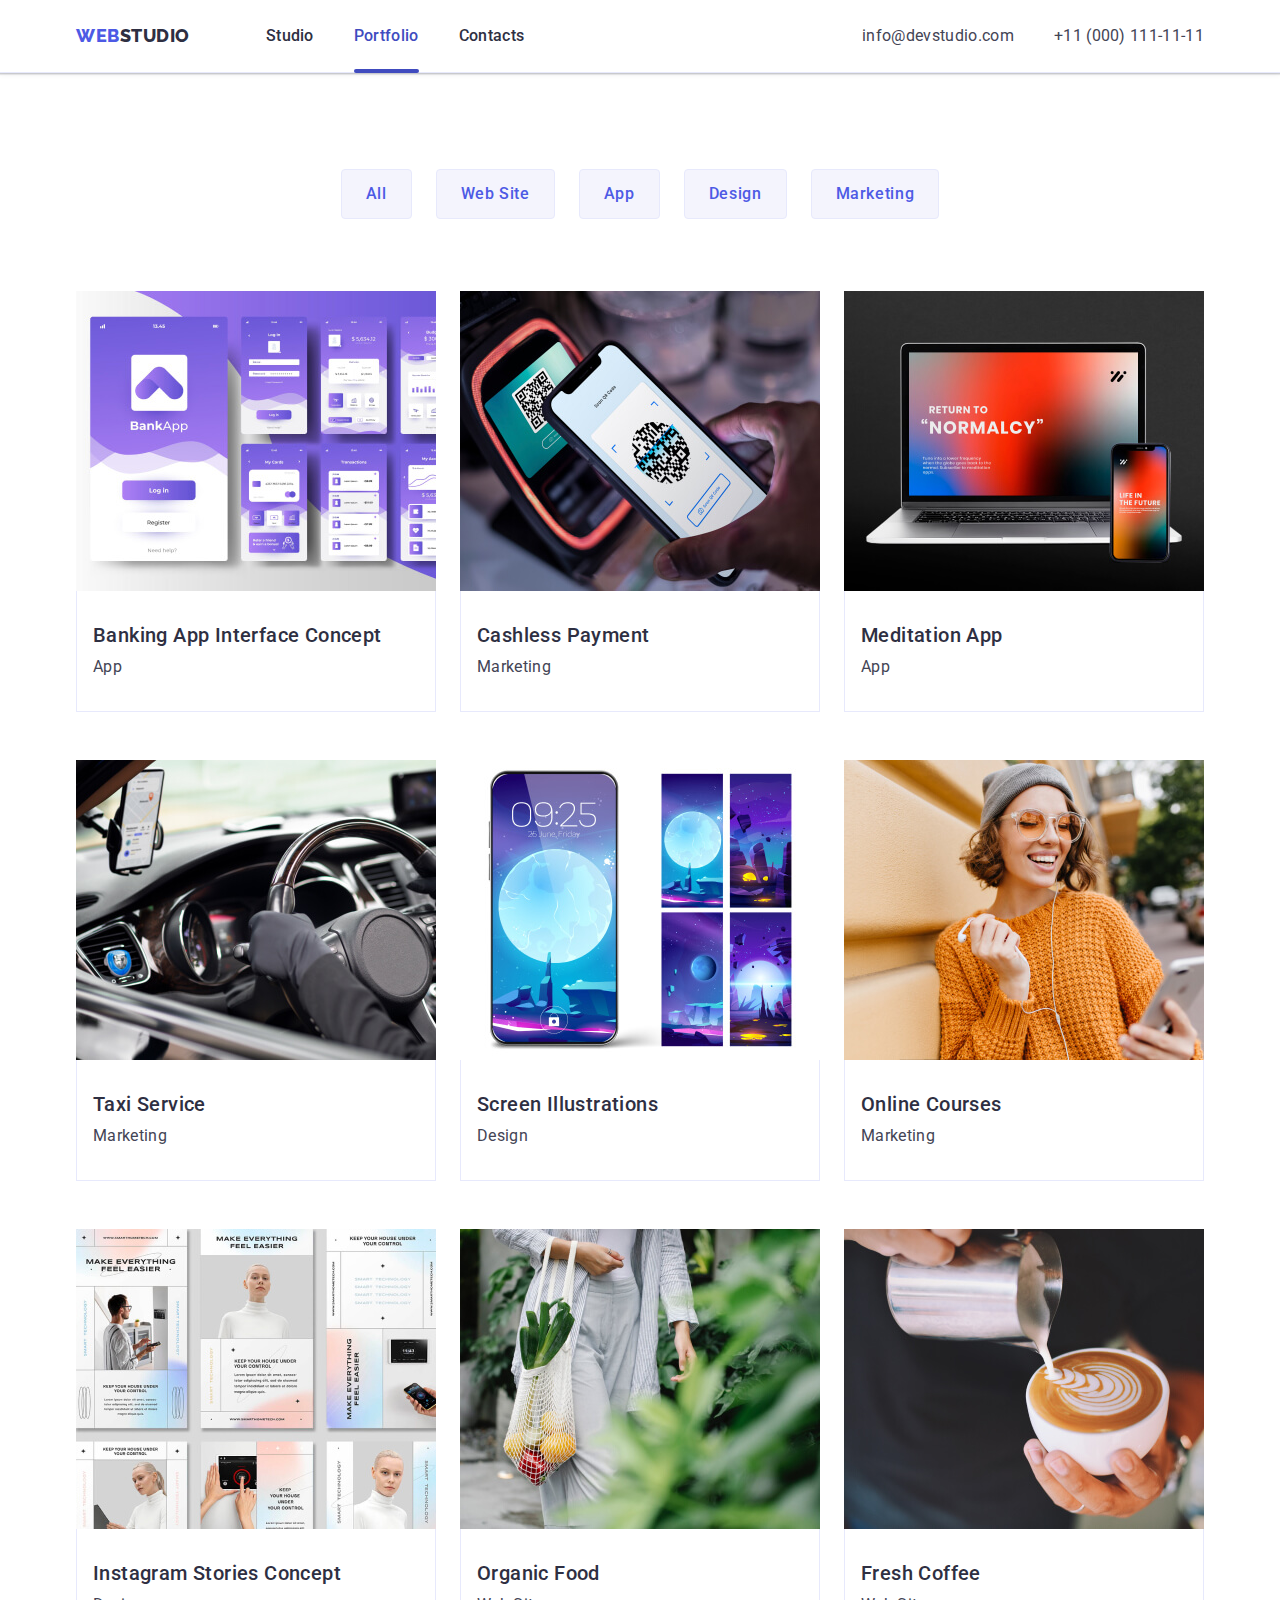
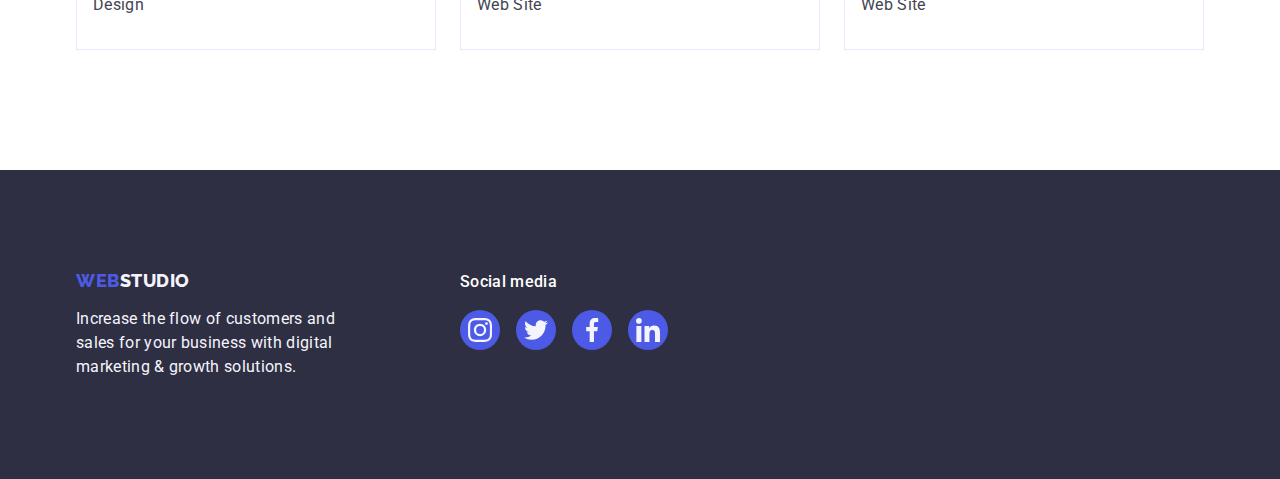
==== portfolio.html @ c7c5ee96 "Initial commit" ====
<!DOCTYPE html>
<html lang="en">

<head>
   <meta charset="UTF-8">
   <meta name="viewport" content="width=device-width, initial-scale=1.0">
   <title>goit-markup-hw-04</title>
   <link rel="preconnect" href="https://fonts.googleapis.com">
   <link rel="preconnect" href="https://fonts.gstatic.com" crossorigin>
   <link href="https://fonts.googleapis.com/css2?family=Raleway:wght@800&family=Roboto:wght@400;500;700;900&display=swap" rel="stylesheet">
   <link rel="stylesheet" href="https://cdn.jsdelivr.net/npm/modern-normalize@2.0.0/modern-normalize.min.css" />
   <link rel="stylesheet" href="./css/styles.css">
</head>

<body>

      <!-- =============header portfolio================= -->
      <header class="header-section">
         <div class="container container-header">
            <nav class="header-nav">
               <a class="header-logo logo link" href="./index.html">Web<span class="header-logo-wrap">Studio</span></a>

               <ul class="header-list list">
                  <li class="header-list-item">
                     <a class="header-list-link link" href="./index.html">Studio</a>
                  </li>

                  <li class="header-list-item">
                     <a class="header-list-link link current" href="./portfolio.html">Portfolio</a>
                  </li>

                  <li class="header-list-item">
                     <a class="header-list-link link" href="">Contacts</a>
                  </li>
               </ul>
            </nav>

            <address class="address-block">
               <ul class="address-list list">
                  <li class="address-list-item">
                     <a class="address-list-link link" href="mailto:info@devstudio.com">info@devstudio.com</a>
                  </li>

                  <li class="address-list-item">
                     <a class="address-list-link link" href="tel:+110001111111">+11 (000) 111-11-11</a>
                  </li>
               </ul>
            </address>
         </div>

      </header>
      <!-- =============main portfolio================= -->
      <main class="main-section-portfolio">

         <!-- =============gallery portfolio================= -->
         <section class="gallery-section section">
            <div class="container container-gallery">
               <h1 class="visually-hidden">portfolio gallery</h1>
               <!-- =============gallery filter================= -->
               <ul class="portfolio-filter-list list">
                  <li class="filter-list-item">
                     <button class="filter-list-button button" type="button">All</button>
                  </li>

                  <li class="filter-list-item">
                     <button class="filter-list-button button" type="button">Web Site</button>
                  </li>

                  <li class="filter-list-item">
                     <button class="filter-list-button button" type="button">App</button>
                  </li>

                  <li class="filter-list-item">
                     <button class="filter-list-button button" type="button">Design</button>
                  </li>

                  <li class="filter-list-item">
                     <button class="filter-list-button button" type="button">Marketing</button>
                  </li>
               </ul>
               <!-- =============gallery list ================= -->
               <ul class="gallery-list list">

                  <li class="gallery-list-item">
                     <a class="gallery-list-link link" href="#">
                        <div class="gallery-list-wrap">
                           <img class="gallery-list-img" src="./images/portfolio/img-8.jpg" alt="Banking App Interface Concept" width="360" height="300">
                           <p class="gallery-overlay-text">
                              14 Stylish and User-Friendly App Design Concepts · Task Manager App · Calorie Tracker App · Exotic Fruit Ecommerce App · Cloud Storage App
                           </p>
                        </div>
                        <div class="gallery-list-wraper-text">
                           <h2 class="gallery-list-titel heading">Banking App Interface Concept</h2>
                           <p class="gallery-list-text text">App</p>
                        </div>
                     </a>

                  </li>

                  <li class="gallery-list-item">
                     <a class="gallery-list-link link" href="#">
                        <div class="gallery-list-wrap">
                           <img class="gallery-list-img" src="./images/portfolio/img-7.jpg" alt="Cashless Payment" width="360" height="300">
                           <p class="gallery-overlay-text">
                              14 Stylish and User-Friendly App Design Concepts · Task Manager App · Calorie Tracker App · Exotic Fruit Ecommerce App · Cloud Storage App
                           </p>
                        </div>
                        <div class="gallery-list-wraper-text">
                           <h2 class="gallery-list-titel heading">Cashless Payment</h2>
                           <p class="gallery-list-text text">Marketing</p>
                        </div>
                     </a>
                  </li>

                  <li class="gallery-list-item">
                     <a class="gallery-list-link link" href="#">
                        <div class="gallery-list-wrap">
                           <img class="gallery-list-img" src="./images/portfolio/img-6.jpg" alt="Meditation App" width="360" height="300">
                           <p class="gallery-overlay-text">
                              14 Stylish and User-Friendly App Design Concepts · Task Manager App · Calorie Tracker App · Exotic Fruit Ecommerce App · Cloud Storage App
                           </p>
                        </div>
                        <div class="gallery-list-wraper-text">
                           <h2 class="gallery-list-titel heading">Meditation App</h2>
                           <p class="gallery-list-text text">App</p>
                        </div>
                     </a>

                  </li>

                  <li class="gallery-list-item">
                     <a class="gallery-list-link link" href="#">
                        <div class="gallery-list-wrap">
                           <img class="gallery-list-img" src="./images/portfolio/img-5.jpg" alt="Taxi Service" width="360" height="300">
                           <p class="gallery-overlay-text">
                              14 Stylish and User-Friendly App Design Concepts · Task Manager App · Calorie Tracker App · Exotic Fruit Ecommerce App · Cloud Storage App
                           </p>
                        </div>
                        <div class="gallery-list-wraper-text">
                           <h2 class="gallery-list-titel heading">Taxi Service</h2>
                           <p class="gallery-list-text text">Marketing</p>
                        </div>
                     </a>
                  </li>

                  <li class="gallery-list-item">
                     <a class="gallery-list-link link" href="#">
                        <div class="gallery-list-wrap">
                           <img class="gallery-list-img" src="./images/portfolio/img-4.jpg" alt="Screen Illustrations" width="360" height="300">
                           <p class="gallery-overlay-text">
                              14 Stylish and User-Friendly App Design Concepts · Task Manager App · Calorie Tracker App · Exotic Fruit Ecommerce App · Cloud Storage App
                           </p>
                        </div>
                        <div class="gallery-list-wraper-text">
                           <h2 class="gallery-list-titel heading">Screen Illustrations</h2>
                           <p class="gallery-list-text text">Design</p>
                        </div>
                     </a>
                  </li>

                  <li class="gallery-list-item">
                     <a class="gallery-list-link link" href="#">
                        <div class="gallery-list-wrap">
                           <img class="gallery-list-img" src="./images/portfolio/img-3.jpg" alt="Online Courses" width="360" height="300">
                           <p class="gallery-overlay-text">
                              14 Stylish and User-Friendly App Design Concepts · Task Manager App · Calorie Tracker App · Exotic Fruit Ecommerce App · Cloud Storage App
                           </p>
                        </div>
                        <div class="gallery-list-wraper-text">
                           <h2 class="gallery-list-titel heading">Online Courses</h2>
                           <p class="gallery-list-text text">Marketing</p>
                        </div>
                     </a>
                  </li>

                  <li class="gallery-list-item">
                     <a class="gallery-list-link link" href="#">
                        <div class="gallery-list-wrap">
                           <img class="gallery-list-img" src="./images/portfolio/img-2.jpg" alt="Instagram Stories Concept" width="360" height="300">
                           <p class="gallery-overlay-text">
                              14 Stylish and User-Friendly App Design Concepts · Task Manager App · Calorie Tracker App · Exotic Fruit Ecommerce App · Cloud Storage App
                           </p>
                        </div>
                        <div class="gallery-list-wraper-text">
                           <h2 class="gallery-list-titel heading">Instagram Stories Concept</h2>
                           <p class="gallery-list-text text">Design</p>
                        </div>
                     </a>
                  </li>

                  <li class="gallery-list-item">
                     <a class="gallery-list-link link" href="#">
                        <div class="gallery-list-wrap">
                           <img class="gallery-list-img" src="./images/portfolio/img-1.jpg" alt="Organic Food" width="360" height="300">
                           <p class="gallery-overlay-text">
                              14 Stylish and User-Friendly App Design Concepts · Task Manager App · Calorie Tracker App · Exotic Fruit Ecommerce App · Cloud Storage App
                           </p>
                        </div>
                        <div class="gallery-list-wraper-text">
                           <h2 class="gallery-list-titel heading">Organic Food</h2>
                           <p class="gallery-list-text text">Web Site</p>
                        </div>
                     </a>
                  </li>

                  <li class="gallery-list-item">
                     <a class="gallery-list-link link" href="#">
                        <div class="gallery-list-wrap">
                           <img class="gallery-list-img" src="./images/portfolio/img.jpg" alt="Fresh Coffee" width="360" height="300">
                           <p class="gallery-overlay-text">
                              14 Stylish and User-Friendly App Design Concepts · Task Manager App · Calorie Tracker App · Exotic Fruit Ecommerce App · Cloud Storage App
                           </p>
                        </div>
                        <div class="gallery-list-wraper-text">
                           <h2 class="gallery-list-titel heading">Fresh Coffee</h2>
                           <p class="gallery-list-text text">Web Site</p>
                        </div>
                     </a>
                  </li>

               </ul>
            </div>
         </section>

      </main>

      <!-- =============footer portfolio================= -->
      <footer class="footer-section ">
         <div class="footer-container container">
            <div class="footer-wrap-info">
               <a class="footer-logo link logo" href="./index.html">Web<span class="footer-logo-wrap">Studio</span></a>
               <p class="footer-text text">Increase the flow of customers and sales for your business with digital marketing & growth solutions.</p>
            </div>
            <div class="footer-social">
               <p class="footer-titel">Social media</p>

               <ul class="footer-list list">
                  <li class="footer-list-item">
                     <a class="footer-list-linck" href="">
                        <svg class="footer-list-icon" width="24" height="24">
                           <use href="./images/icons.svg#icon-instagram"></use>
                        </svg>
                     </a>
                  </li>

                  <li class="footer-list-item">
                     <a class="footer-list-linck" href="">
                        <svg class="footer-list-icon" width="24" height="24">
                           <use href="./images/icons.svg#icon-twitter"></use>
                        </svg>
                     </a>
                  </li>

                  <li class="footer-list-item">
                     <a class="footer-list-linck" href="">
                        <svg class="footer-list-icon" width="24" height="24">
                           <use href="./images/icons.svg#icon-facebook"></use>
                        </svg>
                     </a>
                  </li>

                  <li class="footer-list-item">
                     <a class="footer-list-linck" href="">
                        <svg class="footer-list-icon" width="24" height="24">
                           <use href="./images/icons.svg#icon-linkedin"></use>
                        </svg>
                     </a>
                  </li>
               </ul>
            </div>
         </div>
      </footer>

   <script src="./js/modal.js"></script>
</body>

</html>
---- css/styles.css ----
/*================ common styles=================== */

:root {
   --roboto-font: 'Roboto', sans-serif;
   --raleway-font: 'Raleway', sans-serif;
   --font-size-subtitel: 36px;
   --font-size-logo: 18px;
   --font-size-min-titel: 20px;
   --navyblue: #2e2f42;
   --iris: #4D5AE5;
   --white: #FFFF;
   --slate: #434455;
   --cloud: #F4F4FD;
   --cornflower: #E7E9FC;
   --ocean: #404BBF;
   --cornflower: #E7E9FC;
   --green: #31D0AA;
   --lightslate: #8E8F99;
   --items: 6;
   --indent: 24px;
}

h1,
h2,
h3,
h4,
h5,
h6,
p {
   margin: 0;
}

.link {
   color: currentColor;
   text-decoration: none;
}

.list {
   list-style: none;
   padding: 0;
   margin: 0;
}

img {
   display: block;
   max-width: 100%;
   height: auto;
}

.button {
   font-family: inherit;
   cursor: pointer;
}

.visually-hidden {
   position: absolute;
   width: 1px;
   height: 1px;
   margin: -1px;
   border: 0;
   padding: 0;
   white-space: nowrap;
   clip-path: inset(100%);
   clip: rect(0 0 0 0);
   overflow: hidden;
}

body {
   font-family: var(--roboto-font);
   font-weight: 400;
   font-size: 16px;
   color: var(--slate);
   background-color: var(--white);
   line-height: 1.5;
   letter-spacing: 0.32px;
}


main {
   flex-grow: 1;
}

.logo {
   font-family: var(--raleway-font);
   color: var(--iris);
   font-size: var(--font-size-logo);
   font-weight: 800;
   line-height: 1.17;
   letter-spacing: 0.54px;
   text-transform: uppercase;
}

.section {
   padding-top: 60px;
   padding-bottom: 60px;
}

.container {
   max-width: 1158px;
   padding-left: 15px;
   padding-right: 15px;
   margin: 0 auto;
}

.sub-titel {
   font-size: 36px;
   font-weight: 700;
   line-height: 1.11;
   letter-spacing: 0.02em;
   text-transform: capitalize;
   color: var(--navyblue);
   text-align: center
}

.heading {
   font-size: 20px;
   font-weight: 500;
   line-height: 1.2;
   letter-spacing: 0.02em;
   color: var(--navyblue);
}

.text {}

/*================ header section=================== */

.header-section {
   border-bottom: 1px solid var(--cornflower, #E7E9FC);
   box-shadow: 0px 2px 1px rgba(46, 47, 66, 0.08), 0px 1px 1px rgba(46, 47, 66, 0.16), 0px 1px 6px rgba(46, 47, 66, 0.08);
}

.container-header {
   display: flex;
   justify-content: space-between;
   align-items: center;
}

.header-nav {
   display: flex;
   align-items: center;
}

.header-logo:not(:last-child) {
   margin-right: 76px
}

.header-logo-wrap {
   color: var(--navyblue);
}

.header-list {
   display: flex;
   align-items: center;
   gap: 40px;
}

.header-list-item {}

.header-list-link {
   position: relative;
   display: block;
   font-weight: 500;
   color: var(--navyblue);
   padding: 24px 0;
   transition: color 250ms cubic-bezier(0.4, 0, 0.2, 1);
}

.header-list-link.current {
   color: var(--ocean);
}

.header-list-link.current::after {
   content: "";
   border-radius: 2px;
   background: var(--ocean);
   position: absolute;
   left: 0;
   width: 100%;
   height: 4px;
   bottom: -1px;
}

.address-block {
   font-style: normal
}

.address-list {
   display: flex;
   gap: 40px;
}

.address-list-item {}

.address-list-link {
   transition: color 250ms cubic-bezier(0.4, 0, 0.2, 1);
   padding: 24px 0;
}

.header-list-link:hover,
.header-list-link:focus,
.address-list-link:hover,
.address-list-link:focus {
   color: var(--ocean);
}



/*================ business section and main =================== */

.main-section {}

.business-section {
   background-color: var(--navyblue);
   background-image: linear-gradient(rgba(46, 47, 66, 0.7), rgba(46, 47, 66, 0.7)), url(../images/people-office.jpg);
   background-size: cover;
   background-repeat: no-repeat;
   background-position: center;
   max-width: 1440px;
   margin: 0 auto;
   padding-top: 188px;
   padding-bottom: 188px;
}

.container-business {
   display: flex;
   flex-direction: column;
   justify-content: center;
   align-items: center;

}

.business-titel {
   font-size: 56px;
   font-weight: 700;
   line-height: 1.07;
   letter-spacing: 1.12px;
   text-align: center;
   color: var(--white);
   max-width: 496px;
   margin-bottom: 48px;
}

.business-button {
   font-family: var(--roboto-font);
   font-size: 16px;
   font-weight: 500;
   line-height: 1.5;
   letter-spacing: 0.04em;
   color: var(--white);
   background-color: var(--iris);
   min-width: 169px;
   height: 56px;
   border: none;
   border-radius: 4px;
   transition: background-color 250ms cubic-bezier(0.4, 0, 0.2, 1);
}

.business-button:hover,
.business-button:focus {
   background-color: var(--ocean);
}

/*================description section=================== */

.description-section {
   padding-top: 120px;
   padding-bottom: 120px;
}

.container-description {}

.description-list {
   display: flex;
   flex-wrap: wrap;
   gap: 24px;
}

.description-list-item {
   flex-basis: calc((100% - 72px) / 4);
}

.description-list-wrap {
   display: flex;
   align-items: center;
   justify-content: center;
   border-radius: 4px;
   background: var(--cloud);
   padding: 24px 0;
   margin-bottom: 8px;
}

.description-list-icon {}

.description-list-titel {
   margin-bottom: 8px;
}

.description-list-text {}

/*================we doing section=================== */

.we-doing-section {
   padding-top: 0;
   padding-bottom: 120px;
}

.container-doing-section {}

.we-doing-titel:not(:last-child) {
   margin-bottom: 72px;
}

.we-doing-list {
   display: flex;
   flex-wrap: wrap;
   gap: 24px;
}

.we-doing-list-item {
   flex-basis: calc((100% - 48px) / 3);
}

.we-doing-list-img {}

/*================team section=================== */

.team-section {
   padding-top: 120px;
   padding-bottom: 120px;
   background-color: var(--cloud);
}

.team-titel:not(:last-child) {
   margin-bottom: 72px;
}

.team-list {
   display: flex;
   flex-wrap: wrap;
   gap: 24px;
}

.team-list-item {
   background-color: var(--white);
   flex-basis: calc((100% - 72px) / 4);
   border-radius: 0px 0px 4px 4px;
   overflow: hidden;
   box-shadow: 0px 1px 6px rgba(46, 47, 66, 0.08),
      0px 1px 1px rgba(46, 47, 66, 0.16),
      0px 2px 1px rgba(46, 47, 66, 0.08);
}

.team-list-img {}

.team-list-wraper-text {
   padding: 32px 0px;
   text-align: center;
}

.team-list-titel {
   margin-bottom: 8px
}

.team-list-text {
   margin-bottom: 8px;
}


.team-list-svg {
   display: flex;
   flex-wrap: wrap;
   justify-content: center;
   align-items: center;
   gap: 24px;
}

.team-item-svg {}


.team-svg-linck {
   display: flex;
   justify-content: center;
   align-items: center;
   border-radius: 50%;
   background-color: var(--iris);
   width: 40px;
   height: 40px;
   transition: background-color 250ms cubic-bezier(0.4, 0, 0.2, 1);
}

.team-svg-linck:hover,
.team-svg-linck:focus {
   background-color: var(--ocean);
}

.team-svg-icon {
   fill: var(--cloud);
}

/*================сustomer section=================== */

.customer-section {
   padding: 120px 0;
}

.customer-title {
   text-align: center;
   margin-bottom: 72px;
}

.customer-list {
   display: flex;
   align-items: center;
   justify-content: center;
   flex-wrap: wrap;
   gap: 24px;
}

.customer-list-item {
   display: flex;
   height: 88px;
   flex-basis: calc((100% - var(--indent) * (var(--items) - 1)) / var(--items));
}

.customer-list-linck {
   display: flex;
   justify-content: center;
   align-items: center;
   border-radius: 4px;
   width: 100%;
   border: 1px solid var(--lightslate);
   color: var(--lightslate);
   transition: border-color 250ms cubic-bezier(0.4, 0, 0.2, 1), color 250ms cubic-bezier(0.4, 0, 0.2, 1);
}

.customer-list-linck:hover,
.customer-list-linck:focus {
   border-color: var(--ocean);
   color: var(--ocean);
}

.customer-list-icon {
   fill: currentColor;
}

/*================footer section=================== */

.footer-section {
   padding-top: 100px;
   padding-bottom: 100px;
   background-color: var(--navyblue);
}

.footer-container {
   display: flex;
   align-items: baseline
}

.footer-wrap-info:not(:last-child) {
   margin-right: 120px;
}

.footer-logo {
   display: inline-block;
   margin-bottom: 16px;
}

.footer-logo-wrap {
   color: var(--cloud);
}

.footer-text {
   color: var(--cloud);
   max-width: 264px;
}

.footer-social {}

.footer-titel {
   color: var(--white);
   font-weight: 500;
   font-size: 16px;
   margin-bottom: 16px;
   line-height: 1.5;
   letter-spacing: 0.02em;
}


.footer-list {
   display: flex;
   align-items: center;
   justify-content: center;
   gap: 16px;
}

.footer-list-item {}

.footer-list-linck {
   display: flex;
   align-items: center;
   justify-content: center;
   color: var(--cloud);
   background-color: var(--iris);
   width: 40px;
   height: 40px;
   border-radius: 50%;
   transition: background-color 250ms cubic-bezier(0.4, 0, 0.2, 1);
}

.footer-list-icon {
   fill: currentColor;
}

.footer-list-linck:hover,
.footer-list-linck:focus {
   background-color: var(--green);
}

/* ------------section portfolio--------------- */

.main-section-portfolio {}

/* ------------gallery filter--------------- */
.portfolio-filter-list {
   display: flex;
   justify-content: center;
   align-items: center;
   flex-wrap: wrap;
   gap: 24px;
}

.portfolio-filter-list:not(:last-child) {
   margin-bottom: 72px;
}

.filter-list-item {}

.filter-list-button {
   font-family: var(--roboto-font);
   font-weight: 500;
   line-height: 1.5;
   font-size: 16px;
   background-color: var(--cloud);
   color: var(--iris);
   letter-spacing: 0.04em;
   border: 1px solid var(--cornflower);
   border-radius: 4px;
   padding: 12px 24px;
   transition: color 250ms cubic-bezier(0.4, 0, 0.2, 1),
      background-color 250ms cubic-bezier(0.4, 0, 0.2, 1),
      border-color 250ms cubic-bezier(0.4, 0, 0.2, 1),
      box-shadow 250ms cubic-bezier(0.4, 0, 0.2, 1);
}


.filter-list-button:hover,
.filter-list-button:focus {
   background-color: var(--ocean);
   color: var(--white);
   box-shadow: 0px 2px 2px 0px rgba(0, 0, 0, 0.12), 0px 2px 1px 0px rgba(0, 0, 0, 0.08), 0px 3px 1px 0px rgba(0, 0, 0, 0.10);
   border: 1px solid transparent;
}

/* ------------gallery-section--------------- */

.gallery-section {
   padding-top: 96px;
   padding-bottom: 120px;
}

.container-gallery {}

.gallery-list {
   display: flex;
   flex-wrap: wrap;
   gap: 24px;
   row-gap: 48px;
}

.gallery-list-item {
   position: relative;
   background: var(--white);
   width: calc((100% - 48px) / 3);
}

.gallery-list-wrap {
   position: relative;
   overflow: hidden;
}

.gallery-list-link {
   display: block;
   transition: box-shadow 250ms cubic-bezier(0.4, 0, 0.2, 1);
}

.gallery-list-link:hover,
.gallery-list-link:focus {
   box-shadow: 0px 1px 6px rgba(46, 47, 66, 0.08), 0px 1px 1px rgba(46, 47, 66, 0.16), 0px 2px 1px rgba(46, 47, 66, 0.08);
}

.gallery-list-link:hover .gallery-overlay-text,
.gallery-list-link:focus .gallery-overlay-text {
   transform: translateY(0%);
}

.gallery-list-img {}

.gallery-list-wraper-text {
   padding: 32px 16px;
   border: 1px solid #e7e9fc;
   border-top: none;
}

.gallery-list-titel {
   margin-bottom: 8px
}

.gallery-list-text {}

.gallery-overlay-text {
   content: '';
   position: absolute;
   top: 0;
   left: 0;
   color: var(--cloud);
   font-size: 16px;
   font-weight: 400;
   line-height: 1.5;
   letter-spacing: 0.02em;
   padding: 40px 32px;
   background-color: #4d5ae5;
   height: 100%;
   width: 100%;
   transform: translateY(100%);
   transition: transform 250ms cubic-bezier(0.4, 0, 0.2, 1);
}

/* ------------ Modal window --------------- */

.backdrop {
   position: fixed;
   top: 0;
   left: 0;

   width: 100%;
   height: 100%;
   background-color: rgba(46, 47, 66, 0.4);

   transition: opacity 250ms cubic-bezier(0.4, 0, 0.2, 1), visibility 250ms cubic-bezier(0.4, 0, 0.2, 1);
}

.is-hidden {
   opacity: 0;
   visibility: hidden;
   pointer-events: none;
}

.modal-blok {
   position: absolute;
   top: 50%;
   left: 50%;
   transform: translate(-50%, -50%) scale(1);
   width: 408px;
   min-height: 584px;
   background-color: #fcfcfc;
   box-shadow: 0px 1px 1px rgba(0, 0, 0, 0.14),
      0px 1px 3px rgba(0, 0, 0, 0.12),
      0px 2px 1px rgba(0, 0, 0, 0.2);
   border-radius: 4px;
   transition: transform 250ms cubic-bezier(0.4, 0, 0.2, 1);
}



.modal-btn {
   position: absolute;
   top: 24px;
   right: 24px;
   width: 24px;
   height: 24px;
   border-radius: 50%;
   display: flex;
   align-items: center;
   justify-content: center;
   background-color: #e7e9fc;
   border: 1px solid rgba(0, 0, 0, 0.1);
   padding: 0;

   cursor: pointer;
   transition: background-color 250ms cubic-bezier(0.4, 0, 0.2, 1),
      border 250ms cubic-bezier(0.4, 0, 0.2, 1);
}

.modal-btn:hover,
.modal-btn:focus {
   background-color: #404bbf;
   border: none;
}

.modal-btn-icon {
   transition: fill 250ms cubic-bezier(0.4, 0, 0.2, 1);
}

.modal-btn:hover .modal-btn-icon,
.modal-btn:focus .modal-btn-icon {
   fill: #ffffff;
}
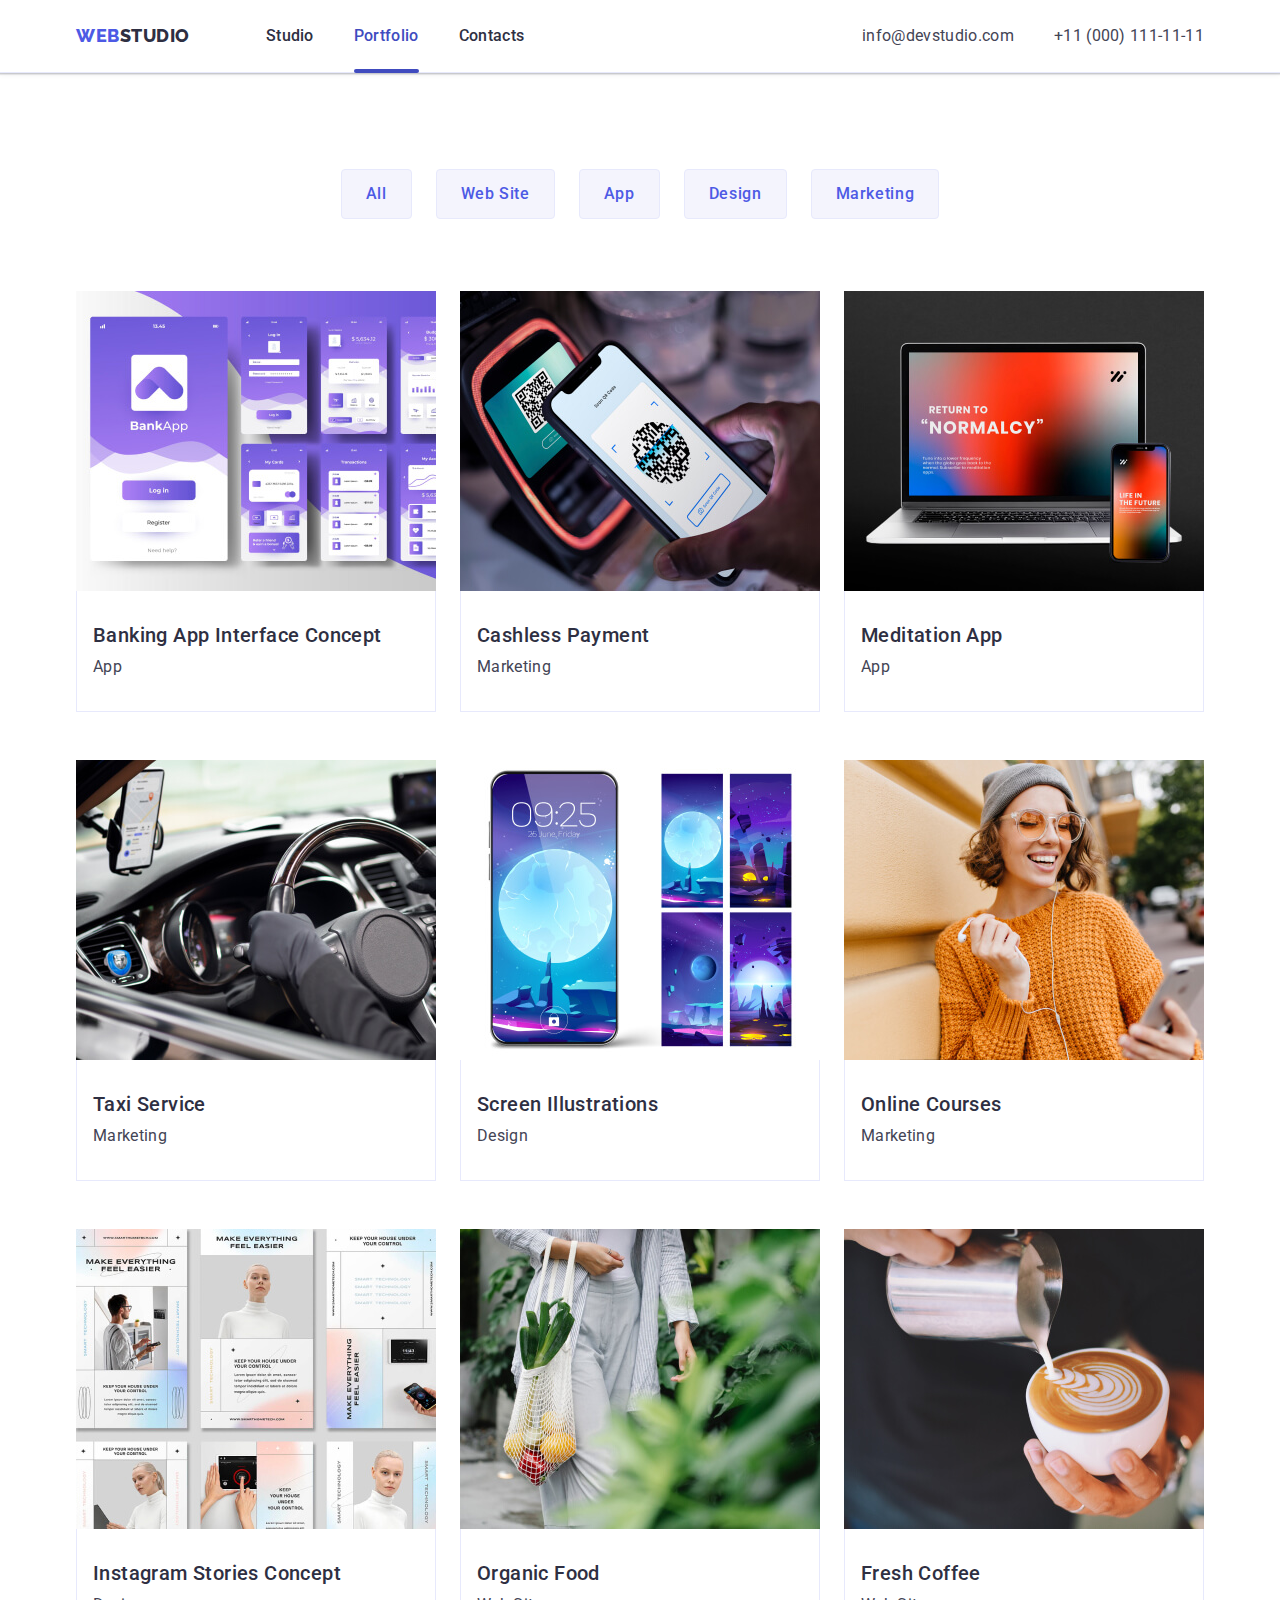
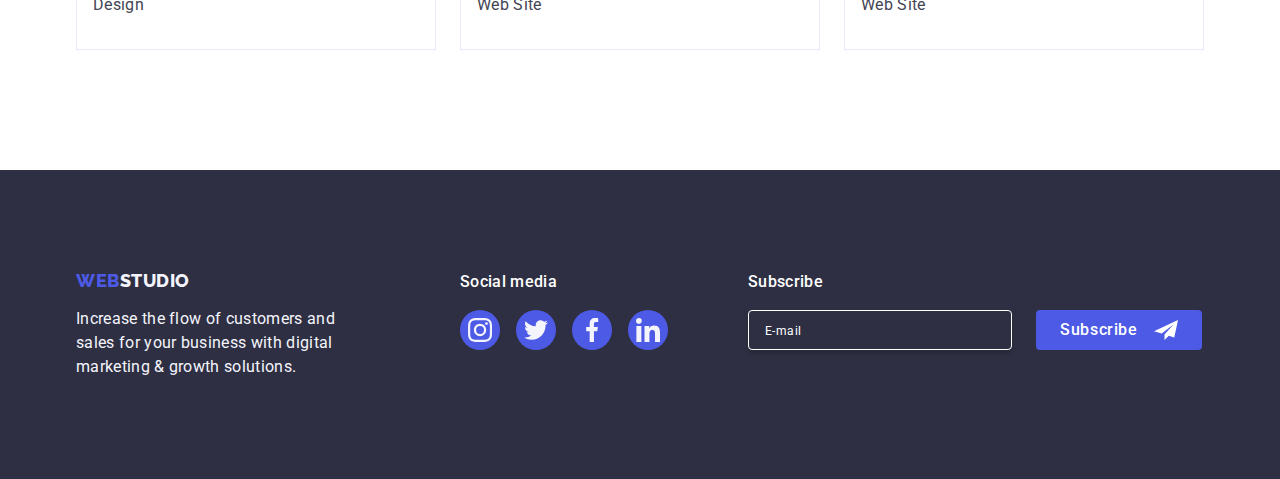
==== commit 3c5fc10e: "goit-markup-hw-05" ====
--- a/portfolio.html
+++ b/portfolio.html
@@ -4,7 +4,7 @@
 <head>
    <meta charset="UTF-8">
    <meta name="viewport" content="width=device-width, initial-scale=1.0">
-   <title>goit-markup-hw-04</title>
+   <title>goit-markup-hw-05</title>
    <link rel="preconnect" href="https://fonts.googleapis.com">
    <link rel="preconnect" href="https://fonts.gstatic.com" crossorigin>
    <link href="https://fonts.googleapis.com/css2?family=Raleway:wght@800&family=Roboto:wght@400;500;700;900&display=swap" rel="stylesheet">
@@ -14,262 +14,275 @@
 
 <body>
 
-      <!-- =============header portfolio================= -->
-      <header class="header-section">
-         <div class="container container-header">
-            <nav class="header-nav">
-               <a class="header-logo logo link" href="./index.html">Web<span class="header-logo-wrap">Studio</span></a>
-
-               <ul class="header-list list">
-                  <li class="header-list-item">
-                     <a class="header-list-link link" href="./index.html">Studio</a>
-                  </li>
-
-                  <li class="header-list-item">
-                     <a class="header-list-link link current" href="./portfolio.html">Portfolio</a>
-                  </li>
-
-                  <li class="header-list-item">
-                     <a class="header-list-link link" href="">Contacts</a>
-                  </li>
-               </ul>
-            </nav>
-
-            <address class="address-block">
-               <ul class="address-list list">
-                  <li class="address-list-item">
-                     <a class="address-list-link link" href="mailto:info@devstudio.com">info@devstudio.com</a>
-                  </li>
-
-                  <li class="address-list-item">
-                     <a class="address-list-link link" href="tel:+110001111111">+11 (000) 111-11-11</a>
-                  </li>
-               </ul>
-            </address>
+   <!-- =============header portfolio================= -->
+   <header class="header-section">
+      <div class="container container-header">
+         <nav class="header-nav">
+            <a class="header-logo logo link" href="./index.html">Web<span class="header-logo-wrap">Studio</span></a>
+
+            <ul class="header-list list">
+               <li class="header-list-item">
+                  <a class="header-list-link link" href="./index.html">Studio</a>
+               </li>
+
+               <li class="header-list-item">
+                  <a class="header-list-link link current" href="./portfolio.html">Portfolio</a>
+               </li>
+
+               <li class="header-list-item">
+                  <a class="header-list-link link" href="">Contacts</a>
+               </li>
+            </ul>
+         </nav>
+
+         <address class="address-block">
+            <ul class="address-list list">
+               <li class="address-list-item">
+                  <a class="address-list-link link" href="mailto:info@devstudio.com">info@devstudio.com</a>
+               </li>
+
+               <li class="address-list-item">
+                  <a class="address-list-link link" href="tel:+110001111111">+11 (000) 111-11-11</a>
+               </li>
+            </ul>
+         </address>
+      </div>
+
+   </header>
+   <!-- =============main portfolio================= -->
+   <main class="main-section-portfolio">
+
+      <!-- =============gallery portfolio================= -->
+      <section class="gallery-section section">
+         <div class="container container-gallery">
+            <h1 class="visually-hidden">portfolio gallery</h1>
+            <!-- =============gallery filter================= -->
+            <ul class="portfolio-filter-list list">
+               <li class="filter-list-item">
+                  <button class="filter-list-button button" type="button">All</button>
+               </li>
+
+               <li class="filter-list-item">
+                  <button class="filter-list-button button" type="button">Web Site</button>
+               </li>
+
+               <li class="filter-list-item">
+                  <button class="filter-list-button button" type="button">App</button>
+               </li>
+
+               <li class="filter-list-item">
+                  <button class="filter-list-button button" type="button">Design</button>
+               </li>
+
+               <li class="filter-list-item">
+                  <button class="filter-list-button button" type="button">Marketing</button>
+               </li>
+            </ul>
+            <!-- =============gallery list ================= -->
+            <ul class="gallery-list list">
+
+               <li class="gallery-list-item">
+                  <a class="gallery-list-link link" href="#">
+                     <div class="gallery-list-wrap">
+                        <img class="gallery-list-img" src="./images/portfolio/img-8.jpg" alt="Banking App Interface Concept" width="360" height="300">
+                        <p class="gallery-overlay-text">
+                           14 Stylish and User-Friendly App Design Concepts · Task Manager App · Calorie Tracker App · Exotic Fruit Ecommerce App · Cloud Storage App
+                        </p>
+                     </div>
+                     <div class="gallery-list-wraper-text">
+                        <h2 class="gallery-list-titel heading">Banking App Interface Concept</h2>
+                        <p class="gallery-list-text text">App</p>
+                     </div>
+                  </a>
+
+               </li>
+
+               <li class="gallery-list-item">
+                  <a class="gallery-list-link link" href="#">
+                     <div class="gallery-list-wrap">
+                        <img class="gallery-list-img" src="./images/portfolio/img-7.jpg" alt="Cashless Payment" width="360" height="300">
+                        <p class="gallery-overlay-text">
+                           14 Stylish and User-Friendly App Design Concepts · Task Manager App · Calorie Tracker App · Exotic Fruit Ecommerce App · Cloud Storage App
+                        </p>
+                     </div>
+                     <div class="gallery-list-wraper-text">
+                        <h2 class="gallery-list-titel heading">Cashless Payment</h2>
+                        <p class="gallery-list-text text">Marketing</p>
+                     </div>
+                  </a>
+               </li>
+
+               <li class="gallery-list-item">
+                  <a class="gallery-list-link link" href="#">
+                     <div class="gallery-list-wrap">
+                        <img class="gallery-list-img" src="./images/portfolio/img-6.jpg" alt="Meditation App" width="360" height="300">
+                        <p class="gallery-overlay-text">
+                           14 Stylish and User-Friendly App Design Concepts · Task Manager App · Calorie Tracker App · Exotic Fruit Ecommerce App · Cloud Storage App
+                        </p>
+                     </div>
+                     <div class="gallery-list-wraper-text">
+                        <h2 class="gallery-list-titel heading">Meditation App</h2>
+                        <p class="gallery-list-text text">App</p>
+                     </div>
+                  </a>
+
+               </li>
+
+               <li class="gallery-list-item">
+                  <a class="gallery-list-link link" href="#">
+                     <div class="gallery-list-wrap">
+                        <img class="gallery-list-img" src="./images/portfolio/img-5.jpg" alt="Taxi Service" width="360" height="300">
+                        <p class="gallery-overlay-text">
+                           14 Stylish and User-Friendly App Design Concepts · Task Manager App · Calorie Tracker App · Exotic Fruit Ecommerce App · Cloud Storage App
+                        </p>
+                     </div>
+                     <div class="gallery-list-wraper-text">
+                        <h2 class="gallery-list-titel heading">Taxi Service</h2>
+                        <p class="gallery-list-text text">Marketing</p>
+                     </div>
+                  </a>
+               </li>
+
+               <li class="gallery-list-item">
+                  <a class="gallery-list-link link" href="#">
+                     <div class="gallery-list-wrap">
+                        <img class="gallery-list-img" src="./images/portfolio/img-4.jpg" alt="Screen Illustrations" width="360" height="300">
+                        <p class="gallery-overlay-text">
+                           14 Stylish and User-Friendly App Design Concepts · Task Manager App · Calorie Tracker App · Exotic Fruit Ecommerce App · Cloud Storage App
+                        </p>
+                     </div>
+                     <div class="gallery-list-wraper-text">
+                        <h2 class="gallery-list-titel heading">Screen Illustrations</h2>
+                        <p class="gallery-list-text text">Design</p>
+                     </div>
+                  </a>
+               </li>
+
+               <li class="gallery-list-item">
+                  <a class="gallery-list-link link" href="#">
+                     <div class="gallery-list-wrap">
+                        <img class="gallery-list-img" src="./images/portfolio/img-3.jpg" alt="Online Courses" width="360" height="300">
+                        <p class="gallery-overlay-text">
+                           14 Stylish and User-Friendly App Design Concepts · Task Manager App · Calorie Tracker App · Exotic Fruit Ecommerce App · Cloud Storage App
+                        </p>
+                     </div>
+                     <div class="gallery-list-wraper-text">
+                        <h2 class="gallery-list-titel heading">Online Courses</h2>
+                        <p class="gallery-list-text text">Marketing</p>
+                     </div>
+                  </a>
+               </li>
+
+               <li class="gallery-list-item">
+                  <a class="gallery-list-link link" href="#">
+                     <div class="gallery-list-wrap">
+                        <img class="gallery-list-img" src="./images/portfolio/img-2.jpg" alt="Instagram Stories Concept" width="360" height="300">
+                        <p class="gallery-overlay-text">
+                           14 Stylish and User-Friendly App Design Concepts · Task Manager App · Calorie Tracker App · Exotic Fruit Ecommerce App · Cloud Storage App
+                        </p>
+                     </div>
+                     <div class="gallery-list-wraper-text">
+                        <h2 class="gallery-list-titel heading">Instagram Stories Concept</h2>
+                        <p class="gallery-list-text text">Design</p>
+                     </div>
+                  </a>
+               </li>
+
+               <li class="gallery-list-item">
+                  <a class="gallery-list-link link" href="#">
+                     <div class="gallery-list-wrap">
+                        <img class="gallery-list-img" src="./images/portfolio/img-1.jpg" alt="Organic Food" width="360" height="300">
+                        <p class="gallery-overlay-text">
+                           14 Stylish and User-Friendly App Design Concepts · Task Manager App · Calorie Tracker App · Exotic Fruit Ecommerce App · Cloud Storage App
+                        </p>
+                     </div>
+                     <div class="gallery-list-wraper-text">
+                        <h2 class="gallery-list-titel heading">Organic Food</h2>
+                        <p class="gallery-list-text text">Web Site</p>
+                     </div>
+                  </a>
+               </li>
+
+               <li class="gallery-list-item">
+                  <a class="gallery-list-link link" href="#">
+                     <div class="gallery-list-wrap">
+                        <img class="gallery-list-img" src="./images/portfolio/img.jpg" alt="Fresh Coffee" width="360" height="300">
+                        <p class="gallery-overlay-text">
+                           14 Stylish and User-Friendly App Design Concepts · Task Manager App · Calorie Tracker App · Exotic Fruit Ecommerce App · Cloud Storage App
+                        </p>
+                     </div>
+                     <div class="gallery-list-wraper-text">
+                        <h2 class="gallery-list-titel heading">Fresh Coffee</h2>
+                        <p class="gallery-list-text text">Web Site</p>
+                     </div>
+                  </a>
+               </li>
+
+            </ul>
          </div>
-
-      </header>
-      <!-- =============main portfolio================= -->
-      <main class="main-section-portfolio">
-
-         <!-- =============gallery portfolio================= -->
-         <section class="gallery-section section">
-            <div class="container container-gallery">
-               <h1 class="visually-hidden">portfolio gallery</h1>
-               <!-- =============gallery filter================= -->
-               <ul class="portfolio-filter-list list">
-                  <li class="filter-list-item">
-                     <button class="filter-list-button button" type="button">All</button>
-                  </li>
-
-                  <li class="filter-list-item">
-                     <button class="filter-list-button button" type="button">Web Site</button>
-                  </li>
-
-                  <li class="filter-list-item">
-                     <button class="filter-list-button button" type="button">App</button>
-                  </li>
-
-                  <li class="filter-list-item">
-                     <button class="filter-list-button button" type="button">Design</button>
-                  </li>
-
-                  <li class="filter-list-item">
-                     <button class="filter-list-button button" type="button">Marketing</button>
-                  </li>
-               </ul>
-               <!-- =============gallery list ================= -->
-               <ul class="gallery-list list">
-
-                  <li class="gallery-list-item">
-                     <a class="gallery-list-link link" href="#">
-                        <div class="gallery-list-wrap">
-                           <img class="gallery-list-img" src="./images/portfolio/img-8.jpg" alt="Banking App Interface Concept" width="360" height="300">
-                           <p class="gallery-overlay-text">
-                              14 Stylish and User-Friendly App Design Concepts · Task Manager App · Calorie Tracker App · Exotic Fruit Ecommerce App · Cloud Storage App
-                           </p>
-                        </div>
-                        <div class="gallery-list-wraper-text">
-                           <h2 class="gallery-list-titel heading">Banking App Interface Concept</h2>
-                           <p class="gallery-list-text text">App</p>
-                        </div>
-                     </a>
-
-                  </li>
-
-                  <li class="gallery-list-item">
-                     <a class="gallery-list-link link" href="#">
-                        <div class="gallery-list-wrap">
-                           <img class="gallery-list-img" src="./images/portfolio/img-7.jpg" alt="Cashless Payment" width="360" height="300">
-                           <p class="gallery-overlay-text">
-                              14 Stylish and User-Friendly App Design Concepts · Task Manager App · Calorie Tracker App · Exotic Fruit Ecommerce App · Cloud Storage App
-                           </p>
-                        </div>
-                        <div class="gallery-list-wraper-text">
-                           <h2 class="gallery-list-titel heading">Cashless Payment</h2>
-                           <p class="gallery-list-text text">Marketing</p>
-                        </div>
-                     </a>
-                  </li>
-
-                  <li class="gallery-list-item">
-                     <a class="gallery-list-link link" href="#">
-                        <div class="gallery-list-wrap">
-                           <img class="gallery-list-img" src="./images/portfolio/img-6.jpg" alt="Meditation App" width="360" height="300">
-                           <p class="gallery-overlay-text">
-                              14 Stylish and User-Friendly App Design Concepts · Task Manager App · Calorie Tracker App · Exotic Fruit Ecommerce App · Cloud Storage App
-                           </p>
-                        </div>
-                        <div class="gallery-list-wraper-text">
-                           <h2 class="gallery-list-titel heading">Meditation App</h2>
-                           <p class="gallery-list-text text">App</p>
-                        </div>
-                     </a>
-
-                  </li>
-
-                  <li class="gallery-list-item">
-                     <a class="gallery-list-link link" href="#">
-                        <div class="gallery-list-wrap">
-                           <img class="gallery-list-img" src="./images/portfolio/img-5.jpg" alt="Taxi Service" width="360" height="300">
-                           <p class="gallery-overlay-text">
-                              14 Stylish and User-Friendly App Design Concepts · Task Manager App · Calorie Tracker App · Exotic Fruit Ecommerce App · Cloud Storage App
-                           </p>
-                        </div>
-                        <div class="gallery-list-wraper-text">
-                           <h2 class="gallery-list-titel heading">Taxi Service</h2>
-                           <p class="gallery-list-text text">Marketing</p>
-                        </div>
-                     </a>
-                  </li>
-
-                  <li class="gallery-list-item">
-                     <a class="gallery-list-link link" href="#">
-                        <div class="gallery-list-wrap">
-                           <img class="gallery-list-img" src="./images/portfolio/img-4.jpg" alt="Screen Illustrations" width="360" height="300">
-                           <p class="gallery-overlay-text">
-                              14 Stylish and User-Friendly App Design Concepts · Task Manager App · Calorie Tracker App · Exotic Fruit Ecommerce App · Cloud Storage App
-                           </p>
-                        </div>
-                        <div class="gallery-list-wraper-text">
-                           <h2 class="gallery-list-titel heading">Screen Illustrations</h2>
-                           <p class="gallery-list-text text">Design</p>
-                        </div>
-                     </a>
-                  </li>
-
-                  <li class="gallery-list-item">
-                     <a class="gallery-list-link link" href="#">
-                        <div class="gallery-list-wrap">
-                           <img class="gallery-list-img" src="./images/portfolio/img-3.jpg" alt="Online Courses" width="360" height="300">
-                           <p class="gallery-overlay-text">
-                              14 Stylish and User-Friendly App Design Concepts · Task Manager App · Calorie Tracker App · Exotic Fruit Ecommerce App · Cloud Storage App
-                           </p>
-                        </div>
-                        <div class="gallery-list-wraper-text">
-                           <h2 class="gallery-list-titel heading">Online Courses</h2>
-                           <p class="gallery-list-text text">Marketing</p>
-                        </div>
-                     </a>
-                  </li>
-
-                  <li class="gallery-list-item">
-                     <a class="gallery-list-link link" href="#">
-                        <div class="gallery-list-wrap">
-                           <img class="gallery-list-img" src="./images/portfolio/img-2.jpg" alt="Instagram Stories Concept" width="360" height="300">
-                           <p class="gallery-overlay-text">
-                              14 Stylish and User-Friendly App Design Concepts · Task Manager App · Calorie Tracker App · Exotic Fruit Ecommerce App · Cloud Storage App
-                           </p>
-                        </div>
-                        <div class="gallery-list-wraper-text">
-                           <h2 class="gallery-list-titel heading">Instagram Stories Concept</h2>
-                           <p class="gallery-list-text text">Design</p>
-                        </div>
-                     </a>
-                  </li>
-
-                  <li class="gallery-list-item">
-                     <a class="gallery-list-link link" href="#">
-                        <div class="gallery-list-wrap">
-                           <img class="gallery-list-img" src="./images/portfolio/img-1.jpg" alt="Organic Food" width="360" height="300">
-                           <p class="gallery-overlay-text">
-                              14 Stylish and User-Friendly App Design Concepts · Task Manager App · Calorie Tracker App · Exotic Fruit Ecommerce App · Cloud Storage App
-                           </p>
-                        </div>
-                        <div class="gallery-list-wraper-text">
-                           <h2 class="gallery-list-titel heading">Organic Food</h2>
-                           <p class="gallery-list-text text">Web Site</p>
-                        </div>
-                     </a>
-                  </li>
-
-                  <li class="gallery-list-item">
-                     <a class="gallery-list-link link" href="#">
-                        <div class="gallery-list-wrap">
-                           <img class="gallery-list-img" src="./images/portfolio/img.jpg" alt="Fresh Coffee" width="360" height="300">
-                           <p class="gallery-overlay-text">
-                              14 Stylish and User-Friendly App Design Concepts · Task Manager App · Calorie Tracker App · Exotic Fruit Ecommerce App · Cloud Storage App
-                           </p>
-                        </div>
-                        <div class="gallery-list-wraper-text">
-                           <h2 class="gallery-list-titel heading">Fresh Coffee</h2>
-                           <p class="gallery-list-text text">Web Site</p>
-                        </div>
-                     </a>
-                  </li>
-
-               </ul>
+      </section>
+
+   </main>
+
+   <!-- =============footer portfolio================= -->
+   <footer class="footer-section ">
+      <div class="footer-container container">
+         <div class="footer-wrap-info">
+            <a class="footer-logo link logo" href="./index.html">Web<span class="footer-logo-wrap">Studio</span></a>
+            <p class="footer-text text">Increase the flow of customers and sales for your business with digital marketing & growth solutions.</p>
+         </div>
+         <div class="footer-social">
+            <p class="footer-titel">Social media</p>
+
+            <ul class="footer-list list">
+               <li class="footer-list-item">
+                  <a class="footer-list-linck" href="">
+                     <svg class="footer-list-icon" width="24" height="24">
+                        <use href="./images/icons.svg#icon-instagram"></use>
+                     </svg>
+                  </a>
+               </li>
+
+               <li class="footer-list-item">
+                  <a class="footer-list-linck" href="">
+                     <svg class="footer-list-icon" width="24" height="24">
+                        <use href="./images/icons.svg#icon-twitter"></use>
+                     </svg>
+                  </a>
+               </li>
+
+               <li class="footer-list-item">
+                  <a class="footer-list-linck" href="">
+                     <svg class="footer-list-icon" width="24" height="24">
+                        <use href="./images/icons.svg#icon-facebook"></use>
+                     </svg>
+                  </a>
+               </li>
+
+               <li class="footer-list-item">
+                  <a class="footer-list-linck" href="">
+                     <svg class="footer-list-icon" width="24" height="24">
+                        <use href="./images/icons.svg#icon-linkedin"></use>
+                     </svg>
+                  </a>
+               </li>
+            </ul>
+         </div>
+         <form class="footer-form" name="email-form" autocomplete="off" novalidate>
+            <p class="footer-form-label">Subscribe</p>
+            <div class="footer-form-wrap">
+               <input class="footer-form-imput" type="text" name="form-email" placeholder="E-mail">
+               <div class="footer-form-submit">
+                  <button class="footer-form-button" type="submit">Subscribe
+                     <svg class="footer-form-icon" width="24" height="24">
+                        <use href="./images/icons.svg#icon-subscripe"></use>
+                     </svg>
+                  </button>
+               </div>
             </div>
-         </section>
-
-      </main>
-
-      <!-- =============footer portfolio================= -->
-      <footer class="footer-section ">
-         <div class="footer-container container">
-            <div class="footer-wrap-info">
-               <a class="footer-logo link logo" href="./index.html">Web<span class="footer-logo-wrap">Studio</span></a>
-               <p class="footer-text text">Increase the flow of customers and sales for your business with digital marketing & growth solutions.</p>
-            </div>
-            <div class="footer-social">
-               <p class="footer-titel">Social media</p>
-
-               <ul class="footer-list list">
-                  <li class="footer-list-item">
-                     <a class="footer-list-linck" href="">
-                        <svg class="footer-list-icon" width="24" height="24">
-                           <use href="./images/icons.svg#icon-instagram"></use>
-                        </svg>
-                     </a>
-                  </li>
-
-                  <li class="footer-list-item">
-                     <a class="footer-list-linck" href="">
-                        <svg class="footer-list-icon" width="24" height="24">
-                           <use href="./images/icons.svg#icon-twitter"></use>
-                        </svg>
-                     </a>
-                  </li>
-
-                  <li class="footer-list-item">
-                     <a class="footer-list-linck" href="">
-                        <svg class="footer-list-icon" width="24" height="24">
-                           <use href="./images/icons.svg#icon-facebook"></use>
-                        </svg>
-                     </a>
-                  </li>
-
-                  <li class="footer-list-item">
-                     <a class="footer-list-linck" href="">
-                        <svg class="footer-list-icon" width="24" height="24">
-                           <use href="./images/icons.svg#icon-linkedin"></use>
-                        </svg>
-                     </a>
-                  </li>
-               </ul>
-            </div>
-         </div>
-      </footer>
+         </form>
+      </div>
+   </footer>
 
    <script src="./js/modal.js"></script>
 </body>
--- a/css/styles.css
+++ b/css/styles.css
@@ -16,6 +16,7 @@
    --cornflower: #E7E9FC;
    --green: #31D0AA;
    --lightslate: #8E8F99;
+   --navyblue-modal: rgba(46, 47, 66, 0.40);
    --items: 6;
    --indent: 24px;
 }
@@ -50,6 +51,7 @@
 .button {
    font-family: inherit;
    cursor: pointer;
+   border: none;
 }
 
 .visually-hidden {
@@ -255,6 +257,8 @@
    transition: background-color 250ms cubic-bezier(0.4, 0, 0.2, 1);
 }
 
+.modal-form-button:hover,
+.modal-form-button:focus,
 .business-button:hover,
 .business-button:focus {
    background-color: var(--ocean);
@@ -453,7 +457,7 @@
 
 .footer-container {
    display: flex;
-   align-items: baseline
+   align-items: baseline;
 }
 
 .footer-wrap-info:not(:last-child) {
@@ -474,7 +478,9 @@
    max-width: 264px;
 }
 
-.footer-social {}
+.footer-social {
+   margin-right: 80px;
+}
 
 .footer-titel {
    color: var(--white);
@@ -515,6 +521,74 @@
 .footer-list-linck:focus {
    background-color: var(--green);
 }
+
+.footer-form {
+   display: flex;
+   flex-direction: column;
+}
+
+.footer-form-label {
+   color: var(--white);
+   font-weight: 500;
+   margin-bottom: 16px;
+}
+
+.footer-form-wrap {
+   display: flex;
+}
+
+.footer-form-imput {
+   width: 264px;
+   height: 40px;
+   flex-shrink: 0;
+   border-radius: 4px;
+   border: 1px solid var(--white);
+   box-shadow: 0px 4px 4px 0px rgba(0, 0, 0, 0.15);
+   background-color: inherit;
+   outline: transparent;
+   color: var(--white);
+   padding: 8px 16px;
+   margin-right: 24px;
+   transition: border-color 250ms cubic-bezier(0.4, 0, 0.2, 1);
+}
+
+.footer-form-imput::placeholder {
+   font-size: 12px;
+   line-height: 2;
+   letter-spacing: 0.04em;
+   color: currentColor;
+}
+
+.footer-form-imput:focus {
+   border-color: #4D5AE5;
+}
+
+.footer-form-submit {}
+
+.footer-form-button {
+   display: inline-flex;
+   padding: 8px 24px;
+   justify-content: center;
+   align-items: center;
+   gap: 16px;
+   border-radius: 4px;
+   background-color: var(--iris);
+   border: none;
+   color: var(--white);
+   font-size: 16px;
+   font-weight: 500;
+   line-height: 1.5;
+   letter-spacing: 0.04em;
+   transition: background-color 250ms cubic-bezier(0.4, 0, 0.2, 1);
+}
+
+.footer-form-button:hover,
+.footer-form-button:focus {
+   background: var(--ocean);
+}
+
+.footer-form-icon {}
+
 
 /* ------------section portfolio--------------- */
 
@@ -656,6 +730,7 @@
 }
 
 .modal-blok {
+   padding: 72px 24px 24px;
    position: absolute;
    top: 50%;
    left: 50%;
@@ -704,4 +779,141 @@
 .modal-btn:hover .modal-btn-icon,
 .modal-btn:focus .modal-btn-icon {
    fill: #ffffff;
+}
+
+.modal-caption {
+   display: block;
+   margin-bottom: 16px;
+   color: var(--navyblue);
+   text-align: center;
+   font-weight: 500;
+}
+
+.modal-form {}
+
+.modal-form-label {
+   color: var(--lightslate);
+   font-size: 12px;
+   line-height: 1.16;
+   letter-spacing: 0.04em;
+   margin-bottom: 4px;
+}
+
+.modal-form-field {
+   position: relative;
+   margin-bottom: 8px;
+}
+
+.modal-form-input {
+   padding: 8px 16px 8px 36px;
+   width: 100%;
+   border-radius: 4px;
+   border: 1px solid var(--navyblue-modal);
+   outline: transparent;
+   transition: border-color 250ms cubic-bezier(0.4, 0, 0.2, 1);
+}
+
+.modal-form-icon {
+   position: absolute;
+   top: 50%;
+   left: 0;
+   transform: translate(16px, -50%);
+   width: 18px;
+   height: 24px;
+   pointer-events: none;
+   stroke: none;
+   fill: #2E2F42;
+   transition: fill 250ms cubic-bezier(0.4, 0, 0.2, 1);
+}
+
+
+
+.modal-form-comment {
+   width: 100%;
+   border-radius: 4px;
+   border: 1px solid var(--navyblue-modal);
+   padding: 8px 16px;
+   min-height: 120px;
+   outline: transparent;
+   resize: none;
+   margin-bottom: 16px;
+   transition: border-color 250ms cubic-bezier(0.4, 0, 0.2, 1);
+}
+
+.modal-form-comment::placeholder {
+   color: var(--navyblue-modal);
+   font-size: 12px;
+   line-height: 1.16;
+   letter-spacing: 0.04em;
+}
+
+.modal-form-input:focus,
+.modal-form-comment:focus {
+   border-color: var(--iris);
+}
+
+.modal-form-input:focus + .modal-form-icon {
+   fill: var(--iris);
+}
+
+.modal-form-agreement {
+   display: flex;
+   justify-content: center;
+   align-items: center;
+}
+
+.agreement-checkbox {
+   display: inline-flex;
+   align-items: center;
+   justify-content: center;
+
+   width: 16px;
+   height: 16px;
+   margin-right: 8px;
+
+   color: transparent;
+   border-radius: 2px;
+   border: 1px solid var(--navyblue-modal);
+   transition: background-color 250ms cubic-bezier(0.4, 0, 0.2, 1), border-color 250ms cubic-bezier(0.4, 0, 0.2, 1), fill 250ms cubic-bezier(0.4, 0, 0.2, 1);
+}
+
+input[type='checkbox']:checked + .agreement-checkbox {
+   background-color: var(--iris);
+   border-color: var(--iris);
+   color: var(--white);
+}
+
+.agrement-checkbox-icon {
+   fill: currentColor;
+}
+
+.modal-form-desc {
+   color: var(--lightslate);
+   font-family: Roboto;
+   font-size: 12px;
+   line-height: 1.16;
+   letter-spacing: 0.04em;
+   user-select: none;
+}
+
+.modal-form-link {
+   color: var(--iris, #4D5AE5);
+
+}
+
+.modal-form-button {
+   padding: 16px 32px;
+   border-radius: 4px;
+   background: var(--iris);
+   box-shadow: 0px 4px 4px 0px rgba(0, 0, 0, 0.15);
+   color: var(--white);
+   text-align: center;
+   font-weight: 500;
+   letter-spacing: 0.04em;
+   width: 169px;
+   height: 56px;
+   transition: background-color 250ms cubic-bezier(0.4, 0, 0.2, 1);
+   display: block;
+   margin: 0 auto;
+   margin-top: 24px;
 }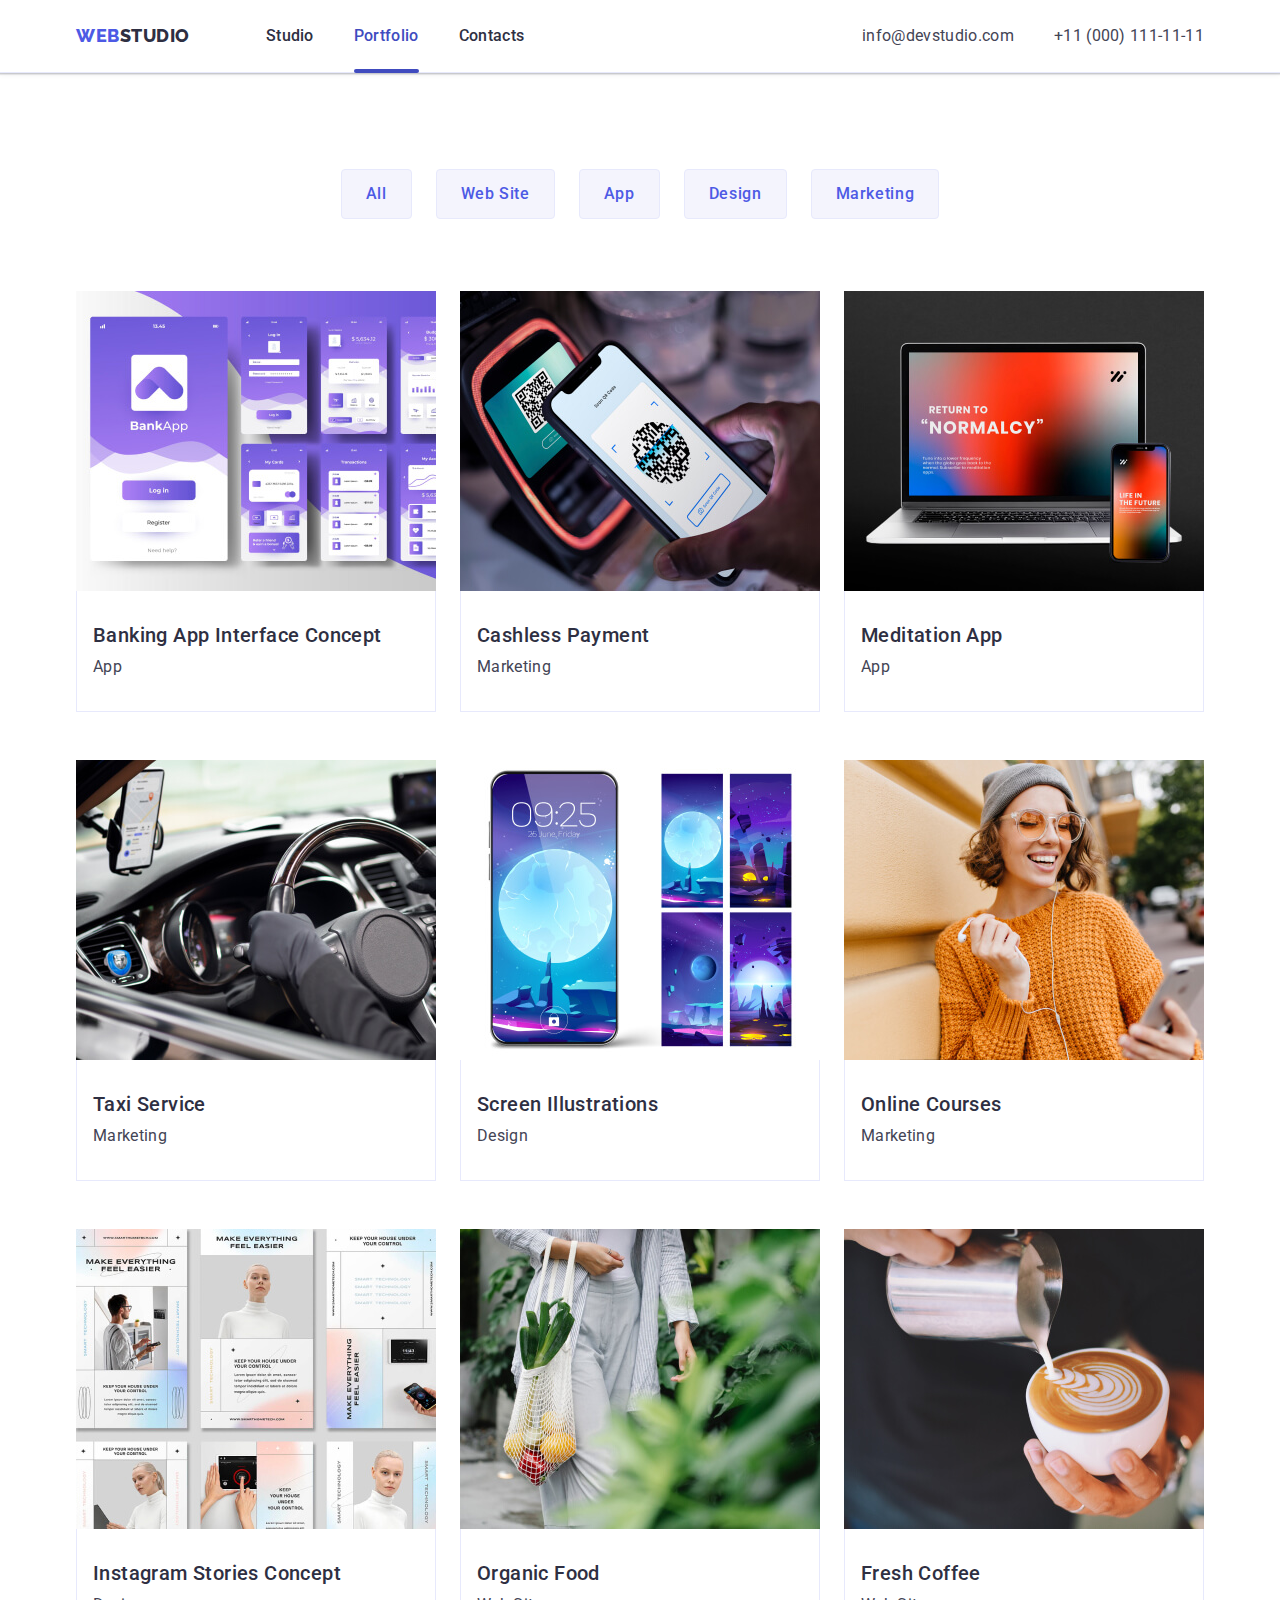
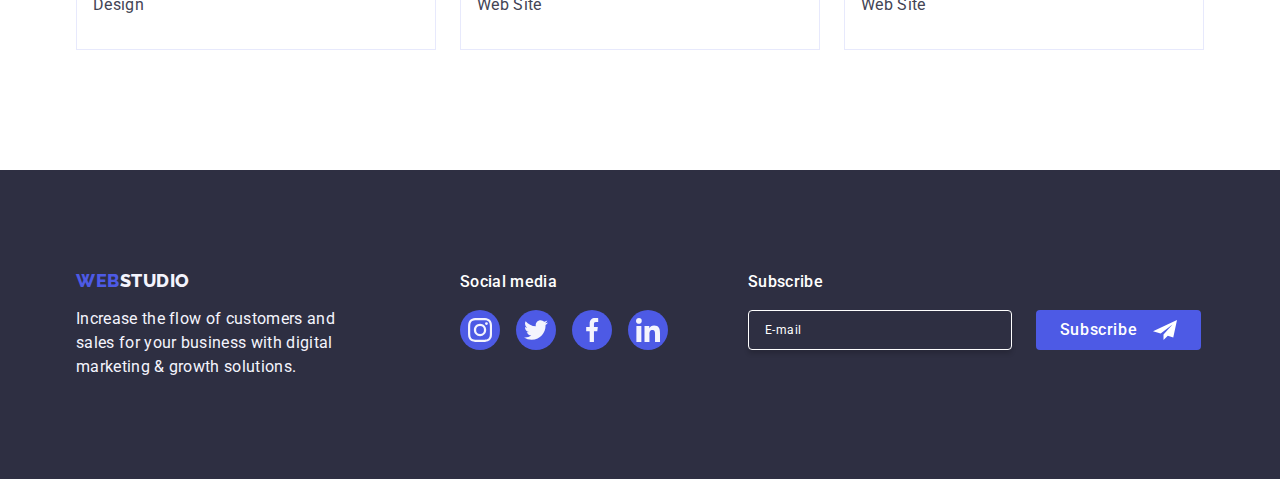
==== commit 8eb11cc2: "correct1" ====
--- a/portfolio.html
+++ b/portfolio.html
@@ -268,22 +268,25 @@
                </li>
             </ul>
          </div>
-         <form class="footer-form" name="email-form" autocomplete="off" novalidate>
+         <div class="footer-wrap-form">
             <p class="footer-form-label">Subscribe</p>
-            <div class="footer-form-wrap">
-               <input class="footer-form-imput" type="text" name="form-email" placeholder="E-mail">
-               <div class="footer-form-submit">
-                  <button class="footer-form-button" type="submit">Subscribe
-                     <svg class="footer-form-icon" width="24" height="24">
-                        <use href="./images/icons.svg#icon-subscripe"></use>
-                     </svg>
-                  </button>
-               </div>
-            </div>
-         </form>
+            <form class="footer-form" name="email-form" autocomplete="off" novalidate>
+               <label class="footer-form-wrap">
+                  <input class="footer-form-imput" type="text" name="form-email" placeholder="E-mail">
+                  <div class="footer-form-submit">
+                     <button class="footer-form-button button" type="submit">Subscribe
+                        <svg class="footer-form-icon" width="24" height="24">
+                           <use href="./images/icons.svg#icon-subscripe"></use>
+                        </svg>
+                     </button>
+                  </div>
+               </label>
+            </form>
+         </div>
       </div>
    </footer>
 
+
    <script src="./js/modal.js"></script>
 </body>
 
--- a/css/styles.css
+++ b/css/styles.css
@@ -6,7 +6,7 @@
    --font-size-subtitel: 36px;
    --font-size-logo: 18px;
    --font-size-min-titel: 20px;
-   --navyblue: #2e2f42;
+   --navyblue: #2E2F42;
    --iris: #4D5AE5;
    --white: #FFFF;
    --slate: #434455;
@@ -15,7 +15,7 @@
    --ocean: #404BBF;
    --cornflower: #E7E9FC;
    --green: #31D0AA;
-   --lightslate: #8E8F99;
+   --lightslate: #8e8f99;
    --navyblue-modal: rgba(46, 47, 66, 0.40);
    --items: 6;
    --indent: 24px;
@@ -198,6 +198,8 @@
    padding: 24px 0;
 }
 
+.modal-form-link:hover,
+.modal-form-link:focus,
 .header-list-link:hover,
 .header-list-link:focus,
 .address-list-link:hover,
@@ -525,12 +527,16 @@
 .footer-form {
    display: flex;
    flex-direction: column;
+   gap: 24px;
 }
 
 .footer-form-label {
    color: var(--white);
    font-weight: 500;
    margin-bottom: 16px;
+   font-size: 16px;
+   line-height: 1.5;
+   letter-spacing: 0.02em;
 }
 
 .footer-form-wrap {
@@ -544,19 +550,19 @@
    border-radius: 4px;
    border: 1px solid var(--white);
    box-shadow: 0px 4px 4px 0px rgba(0, 0, 0, 0.15);
-   background-color: inherit;
+   background-color: transparent;
    outline: transparent;
+   font-size: 12px;
+   line-height: 1.5;
+   letter-spacing: 0.04em;
    color: var(--white);
-   padding: 8px 16px;
+   padding-left: 16px;
    margin-right: 24px;
    transition: border-color 250ms cubic-bezier(0.4, 0, 0.2, 1);
 }
 
 .footer-form-imput::placeholder {
-   font-size: 12px;
-   line-height: 2;
-   letter-spacing: 0.04em;
-   color: currentColor;
+   color: var(--white);
 }
 
 .footer-form-imput:focus {
@@ -566,28 +572,33 @@
 .footer-form-submit {}
 
 .footer-form-button {
-   display: inline-flex;
-   padding: 8px 24px;
-   justify-content: center;
-   align-items: center;
-   gap: 16px;
-   border-radius: 4px;
-   background-color: var(--iris);
-   border: none;
-   color: var(--white);
+   display: flex;
+   min-width: 165px;
+   height: 40px;
+   justify-content: center;
+   align-items: center;
+   font-family: "Roboto", sans-serif;
    font-size: 16px;
    font-weight: 500;
    line-height: 1.5;
    letter-spacing: 0.04em;
+   color: var(--white);
+   border-radius: 4px;
+   background-color: var(--iris);
+   border: none;
    transition: background-color 250ms cubic-bezier(0.4, 0, 0.2, 1);
 }
 
 .footer-form-button:hover,
 .footer-form-button:focus {
-   background: var(--ocean);
-}
-
-.footer-form-icon {}
+   background-color: var(--ocean);
+}
+
+.footer-form-icon {
+   width: 24px;
+   height: 24px;
+   margin-left: 16px;
+}
 
 
 /* ------------section portfolio--------------- */
@@ -782,42 +793,53 @@
 }
 
 .modal-caption {
-   display: block;
    margin-bottom: 16px;
    color: var(--navyblue);
    text-align: center;
    font-weight: 500;
-}
+   line-height: 1.5;
+   text-align: center;
+   letter-spacing: 0.02em;
+}
+
 
 .modal-form {}
+
+.modal-form-wrap {
+   margin-bottom: 8px;
+}
 
 .modal-form-label {
    color: var(--lightslate);
    font-size: 12px;
-   line-height: 1.16;
+   line-height: 1.17;
    letter-spacing: 0.04em;
    margin-bottom: 4px;
+   display: block;
 }
 
 .modal-form-field {
    position: relative;
-   margin-bottom: 8px;
+
 }
 
 .modal-form-input {
-   padding: 8px 16px 8px 36px;
+   padding-left: 38px;
    width: 100%;
+   height: 40px;
    border-radius: 4px;
-   border: 1px solid var(--navyblue-modal);
+   border: 1px solid rgba(46, 47, 66, 0.4);
    outline: transparent;
+   background-color: transparent;
    transition: border-color 250ms cubic-bezier(0.4, 0, 0.2, 1);
 }
+
 
 .modal-form-icon {
    position: absolute;
    top: 50%;
-   left: 0;
-   transform: translate(16px, -50%);
+   left: 16px;
+   transform: translateY(-50%);
    width: 18px;
    height: 24px;
    pointer-events: none;
@@ -831,61 +853,69 @@
 .modal-form-comment {
    width: 100%;
    border-radius: 4px;
-   border: 1px solid var(--navyblue-modal);
    padding: 8px 16px;
-   min-height: 120px;
+   height: 120px;
    outline: transparent;
    resize: none;
+   border: 1px solid rgba(46, 47, 66, 0.4);
+
+   line-height: 1.17;
+   letter-spacing: 0.04em;
+   color: rgba(46, 47, 66, 0.4);
+   background-color: transparent;
+   font-size: 12px;
+   transition: border-color 250ms cubic-bezier(0.4, 0, 0.2, 1);
+}
+
+.wrap-comment {
    margin-bottom: 16px;
-   transition: border-color 250ms cubic-bezier(0.4, 0, 0.2, 1);
-}
-
-.modal-form-comment::placeholder {
+}
+
+.modal-form-comment:focus,
+.modal-form-input:focus {
+   border-color: #4D5AE5;
+}
+
+.wrap-comment::placeholder {
    color: var(--navyblue-modal);
+}
+
+.modal-form-input:focus + .modal-form-icon {
+   fill: #4D5AE5;
+}
+
+.form-wrap-checkbox {
+   margin-bottom: 24px;
+}
+
+.modal-form-agreement {
+   display: block;
    font-size: 12px;
-   line-height: 1.16;
+   line-height: 1.17;
    letter-spacing: 0.04em;
-}
-
-.modal-form-input:focus,
-.modal-form-comment:focus {
-   border-color: var(--iris);
-}
-
-.modal-form-input:focus + .modal-form-icon {
-   fill: var(--iris);
-}
-
-.modal-form-agreement {
-   display: flex;
-   justify-content: center;
-   align-items: center;
+   color: var(--lightslate);
 }
 
 .agreement-checkbox {
    display: inline-flex;
    align-items: center;
    justify-content: center;
-
+   fill: transparent;
    width: 16px;
    height: 16px;
-   margin-right: 8px;
-
-   color: transparent;
+   border: 1px solid rgba(46, 47, 66, 0.4);
    border-radius: 2px;
-   border: 1px solid var(--navyblue-modal);
-   transition: background-color 250ms cubic-bezier(0.4, 0, 0.2, 1), border-color 250ms cubic-bezier(0.4, 0, 0.2, 1), fill 250ms cubic-bezier(0.4, 0, 0.2, 1);
-}
-
-input[type='checkbox']:checked + .agreement-checkbox {
-   background-color: var(--iris);
-   border-color: var(--iris);
-   color: var(--white);
-}
+   transition: background-color 250ms cubic-bezier(0.4, 0, 0.2, 1), border 250ms cubic-bezier(0.4, 0, 0.2, 1), fill 250ms cubic-bezier(0.4, 0, 0.2, 1);
+}
+
+
 
 .agrement-checkbox-icon {
-   fill: currentColor;
-}
+   width: 10px;
+   height: 8px;
+}
+
+
 
 .modal-form-desc {
    color: var(--lightslate);
@@ -896,24 +926,31 @@
    user-select: none;
 }
 
+input[type='checkbox']:checked + .agreement-checkbox {
+   background-color: var(--ocean);
+   border: none;
+   fill: var(--cloud);
+}
+
 .modal-form-link {
-   color: var(--iris, #4D5AE5);
-
+   color: var(--iris);
 }
 
 .modal-form-button {
-   padding: 16px 32px;
-   border-radius: 4px;
-   background: var(--iris);
-   box-shadow: 0px 4px 4px 0px rgba(0, 0, 0, 0.15);
-   color: var(--white);
-   text-align: center;
-   font-weight: 500;
-   letter-spacing: 0.04em;
-   width: 169px;
-   height: 56px;
-   transition: background-color 250ms cubic-bezier(0.4, 0, 0.2, 1);
    display: block;
    margin: 0 auto;
-   margin-top: 24px;
+   min-width: 169px;
+   height: 56px;
+
+   font-family: "Roboto", sans-serif;
+   font-size: 16px;
+   font-weight: 500;
+   line-height: 1.5;
+   letter-spacing: 0.04em;
+
+   color: var(--white);
+   background-color: var(--iris);
+   border-radius: 4px;
+
+   transition: background-color 250ms cubic-bezier(0.4, 0, 0.2, 1);
 }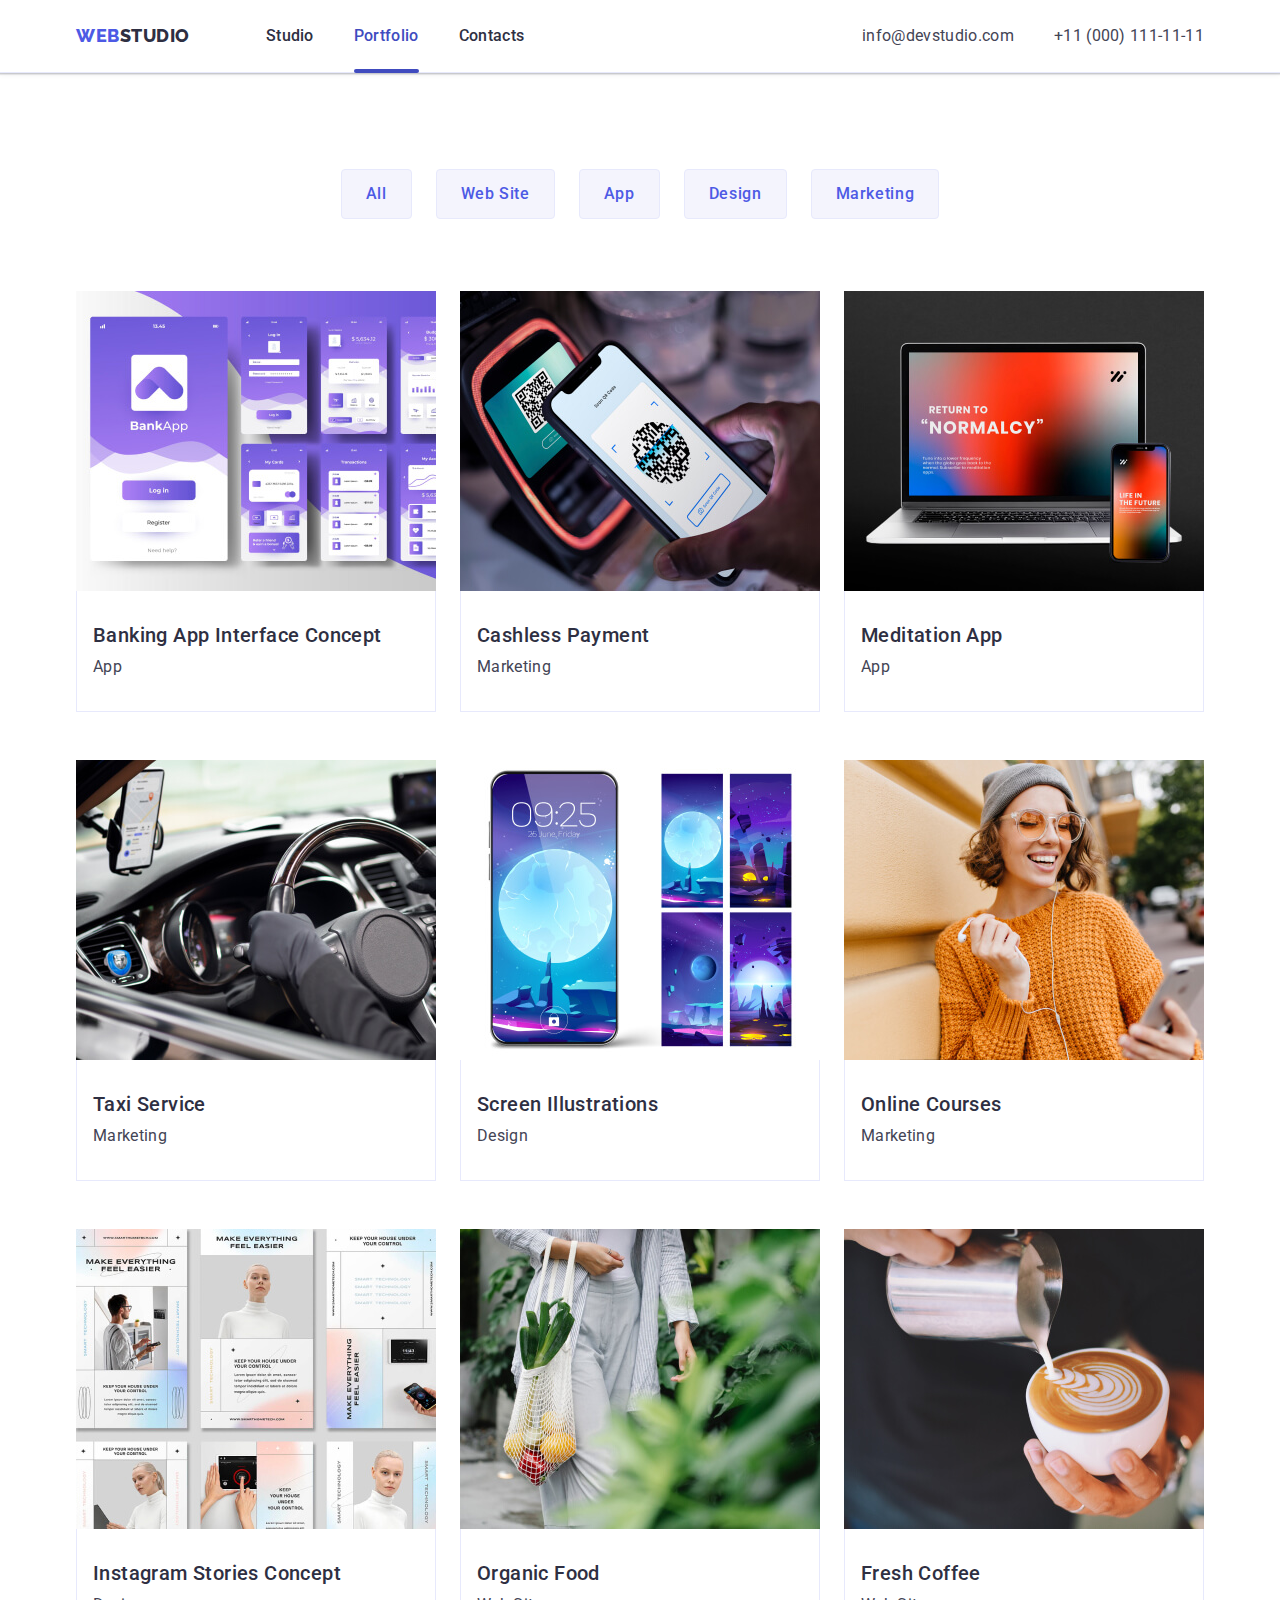
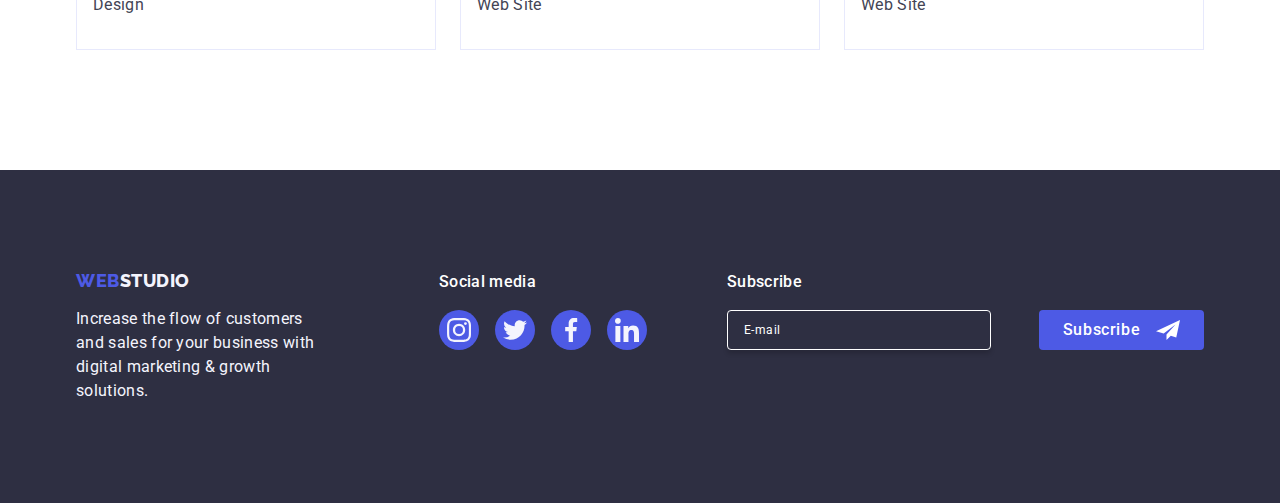
==== commit 2a7ce0aa: "correct" ====
--- a/portfolio.html
+++ b/portfolio.html
@@ -269,24 +269,25 @@
             </ul>
          </div>
          <div class="footer-wrap-form">
-            <p class="footer-form-label">Subscribe</p>
+            <p class="footer-form-titel">Subscribe</p>
             <form class="footer-form" name="email-form" autocomplete="off" novalidate>
-               <label class="footer-form-wrap">
-                  <input class="footer-form-imput" type="text" name="form-email" placeholder="E-mail">
-                  <div class="footer-form-submit">
-                     <button class="footer-form-button button" type="submit">Subscribe
-                        <svg class="footer-form-icon" width="24" height="24">
-                           <use href="./images/icons.svg#icon-subscripe"></use>
-                        </svg>
-                     </button>
-                  </div>
+               <label class="footer-form-label">
+                  <input class="footer-form-imput" type="email" name="form-email" placeholder="E-mail">
                </label>
+
+               <button class="footer-form-button button" type="submit">Subscribe
+                  <svg class="footer-form-icon" width="24" height="24">
+                     <use href="./images/icons.svg#icon-subscripe"></use>
+                  </svg>
+               </button>
+
             </form>
          </div>
       </div>
    </footer>
 
 
+
    <script src="./js/modal.js"></script>
 </body>
 
--- a/css/styles.css
+++ b/css/styles.css
@@ -526,11 +526,12 @@
 
 .footer-form {
    display: flex;
-   flex-direction: column;
    gap: 24px;
 }
 
-.footer-form-label {
+.footer-form-label {}
+
+.footer-form-titel {
    color: var(--white);
    font-weight: 500;
    margin-bottom: 16px;
@@ -539,9 +540,6 @@
    letter-spacing: 0.02em;
 }
 
-.footer-form-wrap {
-   display: flex;
-}
 
 .footer-form-imput {
    width: 264px;
@@ -890,6 +888,7 @@
 
 .modal-form-agreement {
    display: block;
+   width: 100%;
    font-size: 12px;
    line-height: 1.17;
    letter-spacing: 0.04em;
@@ -908,7 +907,11 @@
    transition: background-color 250ms cubic-bezier(0.4, 0, 0.2, 1), border 250ms cubic-bezier(0.4, 0, 0.2, 1), fill 250ms cubic-bezier(0.4, 0, 0.2, 1);
 }
 
-
+input[type='checkbox']:checked + label > span {
+   background-color: var(--ocean);
+   border: none;
+   fill: var(--cloud);
+}
 
 .agrement-checkbox-icon {
    width: 10px;
@@ -926,11 +929,7 @@
    user-select: none;
 }
 
-input[type='checkbox']:checked + .agreement-checkbox {
-   background-color: var(--ocean);
-   border: none;
-   fill: var(--cloud);
-}
+
 
 .modal-form-link {
    color: var(--iris);
